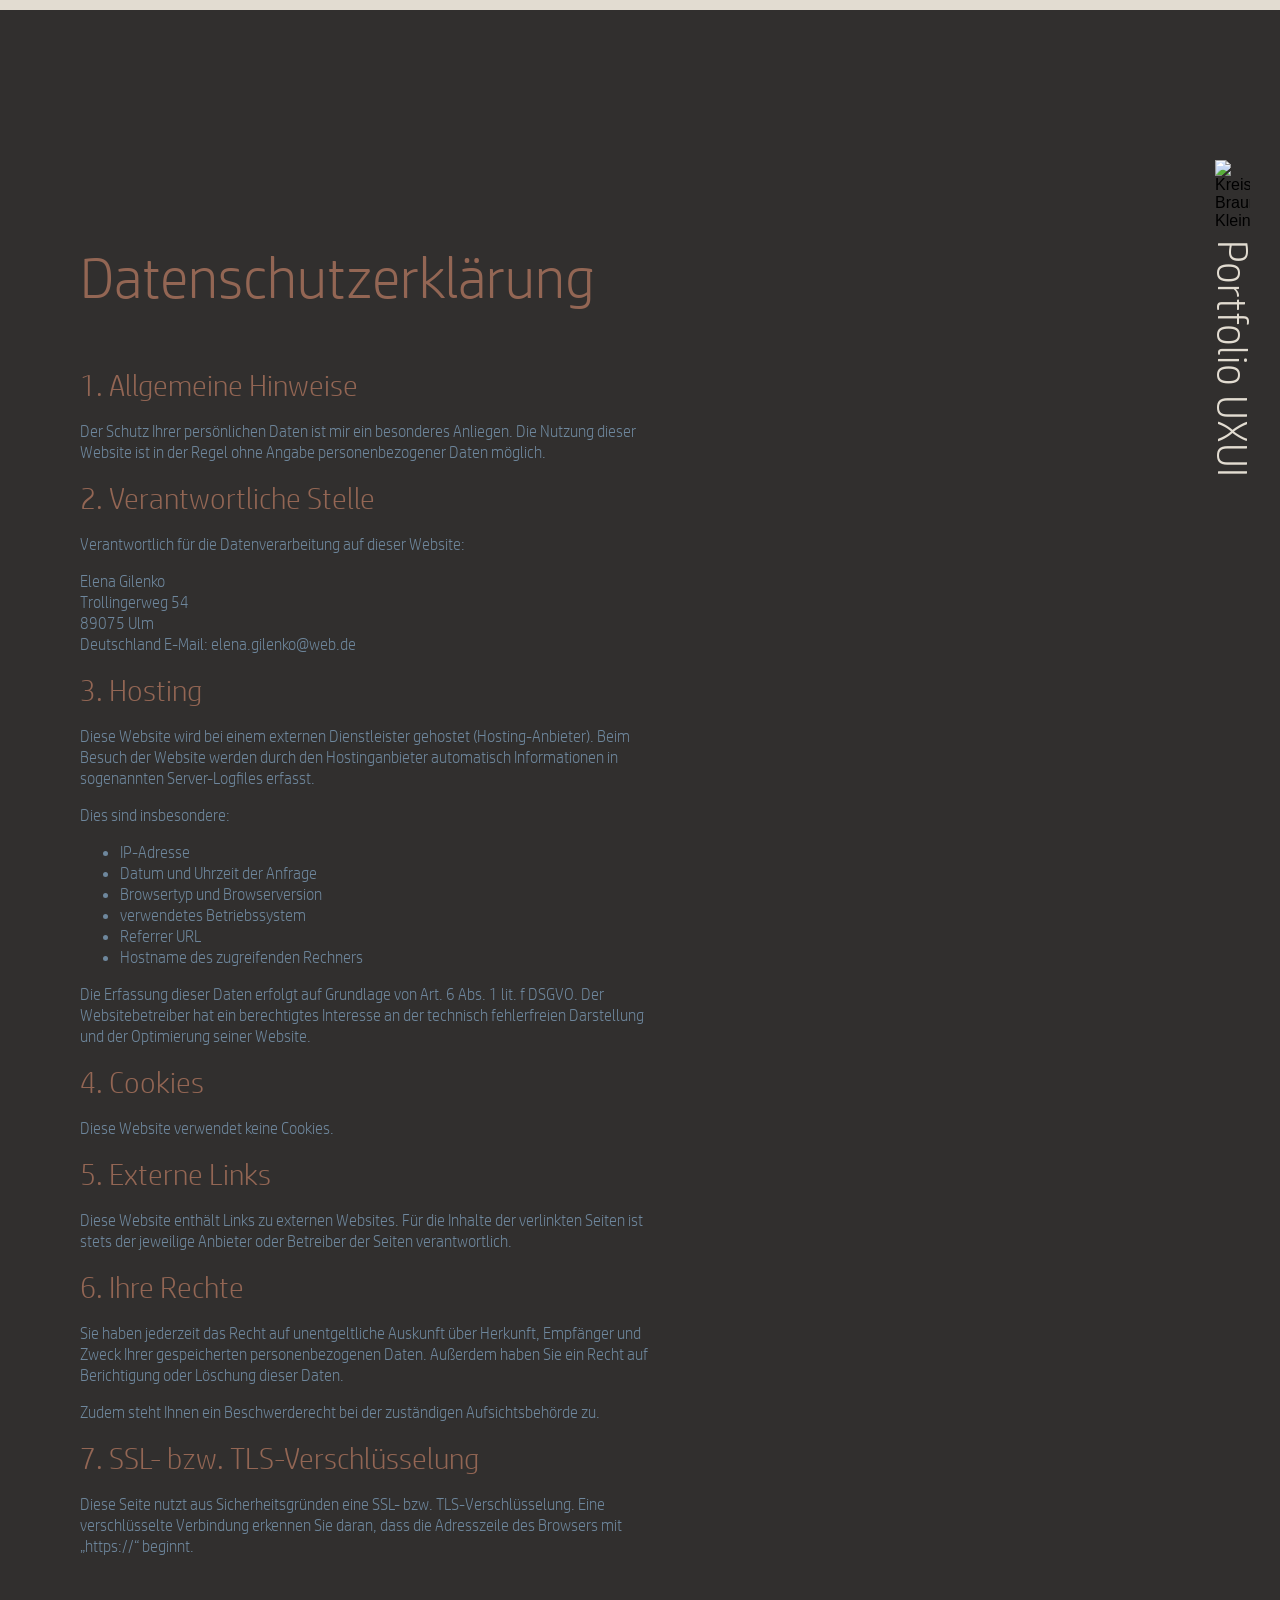
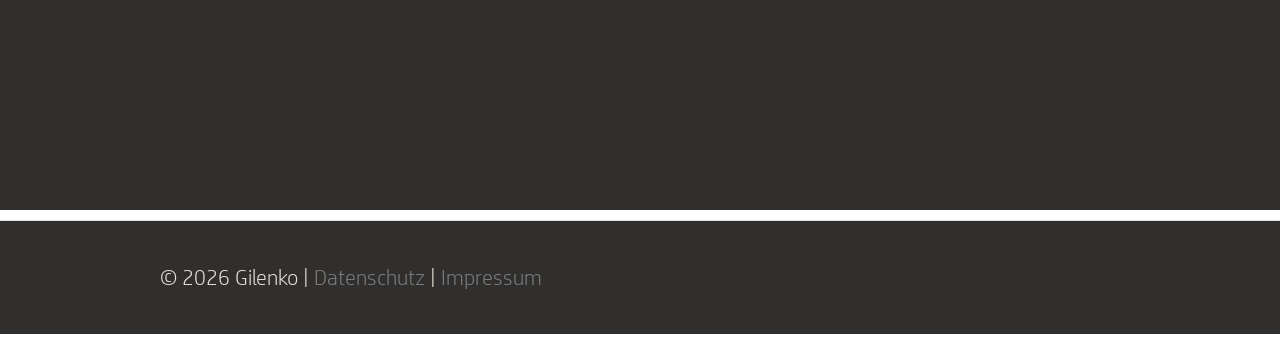
==== datenschutz.html @ 3196d5d3 "Add files via upload" ====
<!DOCTYPE html>

<html lang="de">
<head>
    <meta charset="UTF-8">
	<title>Datenschutzerklärung | Elena Gilenko</title>
    <meta name="viewport" content="width=device-width, initial-scale=1.0">

 <!-- FAVICON -->
  <link rel="icon" type="image/png" sizes="32x32" href="img/favicon-32x32.png">
  <link rel="icon" type="image/png" sizes="16x16" href="img/favicon-16x16.png">

<!-- CSS -->
  <link rel="stylesheet" href="default.css">
  <link rel="stylesheet" href="style.css">
  <link rel="stylesheet" href="footer.css">

<!-- SEO -->
<meta name="description" content="Datenschutzerklärung der Portfolio-Webseite von Elena Gilenko.">

</head>

<body>

  <!-- FIXED BACKGROUND -->
  <div class="container-base"></div>
  

<!-- ===== MAIN CONTENT ===== -->
<main class="legal-page">


	<!-- PAGE CONTENT -->
  <div class="container-page">

		<!-- HERO -->
		<section class="section legal">
		
		
					<!-- PARALLAX SECTION -->
			<div class="section parallax">



						<!-- BACK TO TOP -->
			<div class="section-ui">
				<div class="back-to-top back-to-top--right">
					<img src="SVG/back_to_top_hero_icon.svg" alt="Kreis Braun Klein">
					<span class="back-to-top-label">Portfolio UXUI</span>
				</div>
			</div>
			
						<!-- CONTENT -->
			<div class="project-layout">
			<!-- TEXT -->
				<div class="legal-text">
				
			
<h1>Datenschutzerklärung</h1>

<section>
<h2>1. Allgemeine Hinweise</h2>
<p>
Der Schutz Ihrer persönlichen Daten ist mir ein besonderes Anliegen.
Die Nutzung dieser Website ist in der Regel ohne Angabe personenbezogener Daten möglich.
</p>
</section>

<section>
<h2>2. Verantwortliche Stelle</h2>
<p>
Verantwortlich für die Datenverarbeitung auf dieser Website:
</p>

<p>
			Elena Gilenko<br>
            Trollingerweg 54<br>
            89075 Ulm<br>
            Deutschland
            E-Mail: elena.gilenko@web.de
</p>

</section>

<section>
<h2>3. Hosting</h2>
<p>
Diese Website wird bei einem externen Dienstleister gehostet (Hosting-Anbieter).
Beim Besuch der Website werden durch den Hostinganbieter automatisch
Informationen in sogenannten Server-Logfiles erfasst.
</p>

<p>
Dies sind insbesondere:
</p>

<ul>
<li>IP-Adresse</li>
<li>Datum und Uhrzeit der Anfrage</li>
<li>Browsertyp und Browserversion</li>
<li>verwendetes Betriebssystem</li>
<li>Referrer URL</li>
<li>Hostname des zugreifenden Rechners</li>
</ul>

<p>
Die Erfassung dieser Daten erfolgt auf Grundlage von Art. 6 Abs. 1 lit. f DSGVO.
Der Websitebetreiber hat ein berechtigtes Interesse an der technisch fehlerfreien
Darstellung und der Optimierung seiner Website.
</p>
</section>

<section>
<h2>4. Cookies</h2>
<p>
Diese Website verwendet keine Cookies.
</p>
</section>

<section>
<h2>5. Externe Links</h2>
<p>
Diese Website enthält Links zu externen Websites.
Für die Inhalte der verlinkten Seiten ist stets der jeweilige Anbieter
oder Betreiber der Seiten verantwortlich.
</p>
</section>

<section>
<h2>6. Ihre Rechte</h2>
<p>
Sie haben jederzeit das Recht auf unentgeltliche Auskunft über Herkunft,
Empfänger und Zweck Ihrer gespeicherten personenbezogenen Daten.
Außerdem haben Sie ein Recht auf Berichtigung oder Löschung dieser Daten.
</p>

<p>
Zudem steht Ihnen ein Beschwerderecht bei der zuständigen Aufsichtsbehörde zu.
</p>
</section>

<section>
<h2>7. SSL- bzw. TLS-Verschlüsselung</h2>
<p>
Diese Seite nutzt aus Sicherheitsgründen eine SSL- bzw. TLS-Verschlüsselung.
Eine verschlüsselte Verbindung erkennen Sie daran, dass die Adresszeile
des Browsers mit „https://“ beginnt.
</p>
</section>

		</div>	</div>
</main>


<!-- ===== FOOTER ===== -->
<footer>
    <nav class="navigation-im-footer"> 
        <p>© 2026 Gilenko |
            <a href="datenschutz.html">Datenschutz</a>
            <span class="devider">|</span>
            <a href="impressum.html">Impressum</a>
        </p>
    </nav>
</footer>

<!-- ===== JAVA SCRIPT ===== -->
<script src="script.js"></script>

</body>
</html>
---- default.css ----
@charset "utf-8";

@font-face {
  font-family: 'HP Simplified Light';
  src: url('fonts/HP Simplified Light.woff2') format('woff2'),
       url('fonts/HP Simplified Light.woff') format('woff');
  font-weight: 300;
  font-style: normal;
}


:root {

--basic-color-creme:#e2dcd1;
--basic-color-white:#ffffff;
--basic-color-white-iniy:#f0fcfa;

--automotive-color-pink:#a26374;

--hero-color-brown:#936654;
--hero-color-choco:#312f2e;
--hero-color-blue:#6e879d;

--lostdot-color-green-iniy:#f6f7f8;
--lostdot-color-green-mint:#a0b7b0;
--lostdot-color-green-matcha:#6f807c;
--lostdot-color-green-moss:#2e372f;
--lostdot-color-orange:#f5af5e;

--cutecounter-color-pink:#e0718c;
--cutecounter-color-blue:#c7daf4;
--cutecounter-color-marin:#5b7384;


--intercom-color-choco:#392526;
--intercom-color-marin:#5b7384;

--sam-color-grey-light:#7a7a7a;
--sam-color-grey-dark:#2d2d2d;
--sam-color-yellow:#f4c749;


/* =========================
   restore later
========================= */
--sam-border-color-grey-hell:#DFDFDF;
--sam-border-color-grey-dark:#AFAFAF;
--sam-font-color-navi-grey-dark:#222222;
--sam-font-color-navi-hover-grey:#7A7A7A;
--sam-font-color-grey:#767676;
--sam-background-color-grey:#929292;
--sam-background-color-grey-transparent:rgba(100, 100, 100, 0.5);

}
---- style.css ----
/* =========================
   GLOBAL
========================= */

* {
  box-sizing: border-box;
}

html, body {
  margin: 0;
  padding: 0;
  font-family: Arial, sans-serif;
  overflow-x: hidden;
}

/* =========================
   FIXED BACKGROUND
========================= */

.container-base {
  position: fixed;
  top: 0;
  left: 0;
  right: 0;
  bottom: 0;
  z-index: -1;
  background-color: #e2dcd1ff;
  background-image: url('SVG/waves_white_3840_1080.svg');
  background-repeat: no-repeat;
  background-size: cover;
  background-position: center;
}

/* =========================
   FOOTER
========================= */

footer{
  position: relative;
  z-index: 0;
  width: 100%;
  max-width: 1440px;
  min-height: 100px;
  margin: 10px auto;
  
  background-color: var(--hero-color-choco);
  
  display: flex;
  justify-content: center;
  color: var(--basic-color-creme);
}


/* =========================
   PAGE CONTAINER
========================= */

.container-page {
  position: relative;
  width: 100%;
  max-width: 1440px;
  margin: 10px auto;
}

/* =========================
   SECTIONS
========================= */
.section { 
position: relative; 
width: 100%; 
min-height: 1800px; /* Desktop Höhe */ 
padding-top: 70px; /* Abstand oben */ 
padding-bottom: 70px; /* Abstand unten */ 
margin-top: 10px; 
}

.hero {
  height: 2000px;
  background-color: var(--hero-color-choco);
  background-image: url('SVG/waves_blue_720_1920.svg');
  background-repeat: no-repeat;
  background-size: auto;
  background-position: left 200px bottom 155px;
  background-size: 100% 100%;
 
}

.legal {
  height: 1500px;
  background-color: var(--hero-color-choco);
  background-image: url('SVG/waves_blue_720_1920.svg');
  background-repeat: no-repeat;
  background-size: auto;
  background-position: left 200px bottom 0px;
  background-size: 100% 100%;
}

.legal .legal-text * {
  width: 70%;
  font-family: 'HP Simplified Light', sans-serif;
  font-weight: 300;
  color: var(--hero-color-blue);
}
/* h2 COLORS */
.legal .legal-text h1 {
  color: var(--hero-color-brown);
}
.legal .legal-text h2 {
  font-family: 'HP Simplified Light', sans-serif;
  font-weight: 300;
  font-size: 30px;
  margin-top: 0px; 
  margin-bottom: 0px;
  color: var(--hero-color-brown);
}

/* PROJECT COLORS #392526ff; */
.automotive { background-color: #536654ff; }
.lostdot { background-color: #a0b7b0ff; }
.cutecounter { background-color: #e0718cff; }
.intercom { background-color: var(--hero-color-choco)}
.sam { background-color: #aaaaaaff; }

.hero .back-to-top-label {
  color: var(--basic-color-creme);
}
.automotive .back-to-top-label {
  color: var(--basic-color-creme);
}
.lostdot .back-to-top-label {
  color: var(--basic-color-white-iniy);
}
.cutecounter .back-to-top-label {
  color: var(--cutecounter-color-blue);
}
.intercom .back-to-top-label {
  color: var(--basic-color-creme);
}
.sam .back-to-top-label {
  color: var(--sam-color-yellow);
}


/* TEXT COLORS */
.hero .project-text * {
  color: var(--hero-color-blue);
}
.automotive .project-text * {
  color: var(--basic-color-creme);
}
.lostdot .project-text * {
  color: var(--lostdot-color-green-moss);
}
.cutecounter .project-text * {
  color: var(--basic-color-white);
}
.intercom .project-text * {
  color: var(--basic-color-white);
}
.sam .project-text * {
  color: var(--basic-color-white);
}

/* one-line COLORS */
.hero .one-line {
  color: var(--hero-color-blue);
}
.automotive .one-line {
  color: var(--automotive-color-pink);
}
.lostdot .one-line {
  color: var(--lostdot-color-green-matcha);
}
.cutecounter .one-line {
  color: var(--cutecounter-color-marin);
}
.intercom .one-line {
  color: var(--intercom-color-marin);
}
.sam .one-line {
  color: var(--sam-color-grey-dark);
}

/* h2 COLORS */
.hero .project-text h1 {
  color: var(--hero-color-brown);
}
.hero .project-text h2 {
  color: var(--hero-color-brown);
}
.lostdot .project-text h2 {
  color: var(--lostdot-color-green-iniy);
}


/* =========================
   BACK TO TOP
========================= */

.section-ui {
  position: absolute;
  inset: 0; /* füllt die Section */
  padding-top: 70px;   /* Abstand oben */
  padding-bottom: 70px; /* Abstand unten */
  pointer-events: none; /* Overlay blockiert nicht das Video */
}
.back-to-top {
  position: sticky; /* oder absolute */
  top: 70px; /* Abstand zum Viewport */
  z-index: 1000;
  width: 35px;
  display: flex;
  flex-direction: column;
  align-items: center;
  gap: 10px;
  pointer-events: auto;
}

.back-to-top img {
  width: 100%;
  height: auto;
}

.back-to-top span {
  font-size: 35px;
  writing-mode: vertical-rl;
  font-family: 'HP Simplified Light', sans-serif;
  font-weight: 300;
  font-size: 42px;
  color: var(--basic-color-creme);
}

/* RIGHT */
.back-to-top--right {
  margin-left: auto;
  margin-right: 30px;
}

/* LEFT (rotate 180°) */
.back-to-top--left {
  margin-right: auto;
  margin-left: 30px;
  transform: rotate(180deg);
}

/* =========================
   CONTENT
========================= */

.project-layout, .hero-layout {
  position: absolute;
  inset: 0; /* füllt die Section */
  z-index: 12;
  padding-top: 100px;   /* Abstand oben */
  padding-bottom: 70px; /* Abstand unten */
}


/* =========================
   HERO image main
========================= */
.hero-image-main {
  margin: 0 350px 0 80px;
}
.hero-image-main img {
  width: 100%;
  height: auto;
  display: block;
}

/* =========================
   section image main
========================= */
.section-image-main {
  margin: 0 350px 0 80px;
}
.section-image-main img {
  width: 100%;
  height: auto;
  display: block;
}

/* =========================
   video
========================= */
.project-video {
  margin: 0 350px 0 80px;
}
.project-video video {
  width: 100%;
  aspect-ratio: 16 / 9;
  object-fit: cover;
  display: block;
}

  /* =========================
   text
========================= */
 .project-text {
	display: flex;
	gap: 80px;
	margin: 50px 370px 0 80px;
}

.hero .project-text { /* gleiche Breite..................................!!! */
	margin: 0 370px 0 80px;
	display: flex;
	gap: 50px;
}
.legal .legal-text { /* gleiche Breite..................................!!! */
	margin: 0 0 0 80px;
}
.project-text-top,
.project-text-block,
.mobile {
  flex: 1;          /* gleiche Breite */
  display: flex;
  flex-direction: column; /* Inhalte vertikal gestapelt */
  gap: 20px;        /* Abstand zwischen Überschrift & Texten */
}

.mobile {
	 display: none;
}

h1 {
  font-family: 'HP Simplified Light', sans-serif;
  font-weight: 300;
  font-size: 58px;
  margin-top: 50px; 
  margin-bottom: 50px;
  margin-right: 100px; 
  /* Abstand unter Überschrift */
}

h2 {
  font-family: 'HP Simplified Light', sans-serif;
  font-weight: 300;
  font-size: 50px;
  margin-top: 5px; 
  margin-bottom: 0px;   /* Abstand unter Überschrift */
}

.two-lines {	
  font-family: 'HP Simplified Light', sans-serif;
  font-weight: 300;
  font-size: 30px;
  margin-top: 0px; 
  margin-bottom: 0px;
}
.one-line {	
  font-family: Impact, Haettenschweiler, 'Arial Narrow Bold', sans-serif;
  font-size: 22px;
    margin-top: 0px; 
  margin-bottom: 0px;
}

.project-text-block {	
  font-family: 'HP Simplified Light', sans-serif;
  font-weight: 300;
  font-size: 22px;
}

/* =========================
   image bottom
========================= */
.section-image-bottom {
  margin: 100px 100px 200px 320px;
}

.section-image-bottom img {
  width: 100%;
  height: auto;
  display: block;
}

.hero-image-bottom {
  margin: 150px 0 0 0;
}

.hero-image-bottom img {
  width: 100%;
  height: auto;
  display: block;
}

/* =========================
   PARALLAX SECTION  
========================= */
.section-sticky-ui {
  position: absolute;
  inset: 0; /* füllt die Section */
}
.sticky-image {
  position: sticky; /* oder absolute */
  top: 70px; /* Abstand zum Viewport !!!! */ 
  z-index: 10;
  width: 100%;
}
.fixed-image {
  z-index: 9;
}
.hero .fixed-image
{
  margin: 500px 0 0 800px;
}
.automotive .fixed-image
{
   margin: 500px 500px 500px 300px;
}
.lostdot .fixed-image
{
   margin: 70px 0 0 300px;
}
.cutecounter .fixed-image
{
   margin: 250px 0 0 755px;
}
.legal .fixed-image
{
    margin: 500px 0 0 800px;
	
}


.fixed-image-mobile{
	display:none;
}

/* =========================
   MOBILE
========================= */

@media (max-width: 768px) {


/* =========================
   page
========================= */
.container-page {
	position: relative; 
    margin: 0;       /* entfernt zentrierte Ränder */
    max-width: 100%;/* überschreibt das Desktop max-width */
    padding: 0; /* optional, minimaler Abstand zum Rand */
	display: flex;
	flex-direction: column;
}
/* =========================
   project und hero
========================= */
.section { 
position: relative; 
width: 100%; 
min-height: auto; /* Desktop Höhe      ---->  1980px*/
padding-top: 0px; /* Abstand oben */ 
padding-bottom: 70px; /* Abstand unten */ 
margin-top: 0; /* ----> 10px*/
}

.hero, .project {
  position: relative; 
  height: auto;
}

.project-layout, .hero-layout {
  position: relative;
  inset: 0; /* füllt die Section */
  z-index: 2;
  padding-top: 0px;   /* Abstand oben */
  padding-bottom: 0px; /* Abstand unten */
}

/* =========================
   paralax  background-color:lightyellow;
========================= */
 .parallax{
  position: absolute;	  
  z-index: 0;
  top: 0;
  left: 0;
  width: 100%;
  height: 100%
}
.fixed-image {
  position: absolute;
  z-index: 9;
}
.hero .fixed-image {
  margin: 0 0 0 0;
  position: absolute;
  top: 30%;
  left: 50%;
  width: 40%;
  height: 40%;
  
}
.hero .sun {
  width: 100%;
  height: 100%;
}
.sticky-image
{ 
  margin: 0 0 0 0;
}

.hero .wind { 
  width: 100%; /* 483px */
  height: auto;
  margin: 120px 0 250px 0;
}

.lostdot .fixed-image {
  width: 80%;
  height: 100%;
  margin: 0;
  display: flex;
  justify-content: center; /* horizontal */
  align-items: center; 
}
.lostdot .lostdoticon{
  width: 80%;
  height: 80%;
}



.cutecounter .fixed-image {
  width: 100%;
  height: 100%;
  margin: 0;
}
.cutecounter .apleicon{
  width: 100%;
  height: 100%; 
}

/* =========================
   BACK TO TOP
========================= */

  .back-to-top--right {
    margin-right: 10px;
  }

  .back-to-top--left {
    margin-left: 10px;
  }
  
  /* =========================
   project
========================= */
.project-layout {
	padding: 70px 0 0 0;
}
.project-video {
    margin: 0 0 0 0;
  }
  
  .section-image-main {
   margin: 0 80px 0 20px;
}
  
  .project-text {
    margin: 30px;
    flex-direction: column;
    gap: 50px;
  }
  
  .section-image-bottom {
    margin: 0 20px 0 20px;
  }


/* =========================
   hero
========================= */
.hero-image-main {
  margin: 0 0 0 0px; 
}
.hero .project-text {
  flex-direction: column;
  gap: 0px;
  margin: 0px 30px 0px 30px;
}
.two-lines {	
 display: none;
}
.mobile {
	 display: block;
}
.mobile {	
  font-family: 'HP Simplified Light', sans-serif;
  font-weight: 300;
  font-size: 30px;
  margin-top: 0px; 
  margin-bottom: 0px;
}
.hero-image-bottom {
  margin: 0px 0 0 0;
}

/* =========================
   legal
========================= */
.legal {
  height: 1800px;
  background-color: var(--hero-color-choco);
  background-image: url('SVG/waves_blue_720_1920.svg');
  background-repeat: no-repeat;
  background-size: auto;
  background-position: right 0 bottom 0;  
}
.legal .legal-text {
	margin: 0 50px 0 20px;
}
  .legal .legal-text * {
  width: 100%;
}
.legal .legal-text h1 {
  font-size: 42px;
  margin-bottom: 50px;
}
.legal .legal-text h2 {
  font-size: 30px;  
}
.legal .sticky-image
{
 margin: 0px 0px 0px 0px ;
}
.legal .fixed-image
{
 margin: 100px 40px 0 200px ;
}
.legal .sun {
  width: 10px;
  height: auto;
  margin: 0 0 0 120px ;
}
---- footer.css ----
footer {
    border-top: 1px solid #DFDFDF;
    margin-left: auto;
    margin-right: auto;
    display: flex;
    justify-content: center;
	font-family: 'HP Simplified Light', sans-serif;
    font-weight: 300;
    font-size: 22px;
}
.navigation-im-footer {
    flex-basis: 100%;
    max-width: 1000px;
    padding: 1.25rem;
}
.navigation-im-footer a {
    text-decoration: none;
    color: #7a7a7a;
}
  .clearfix::after {
      content: "";
      display: block;
      clear: both;
  }
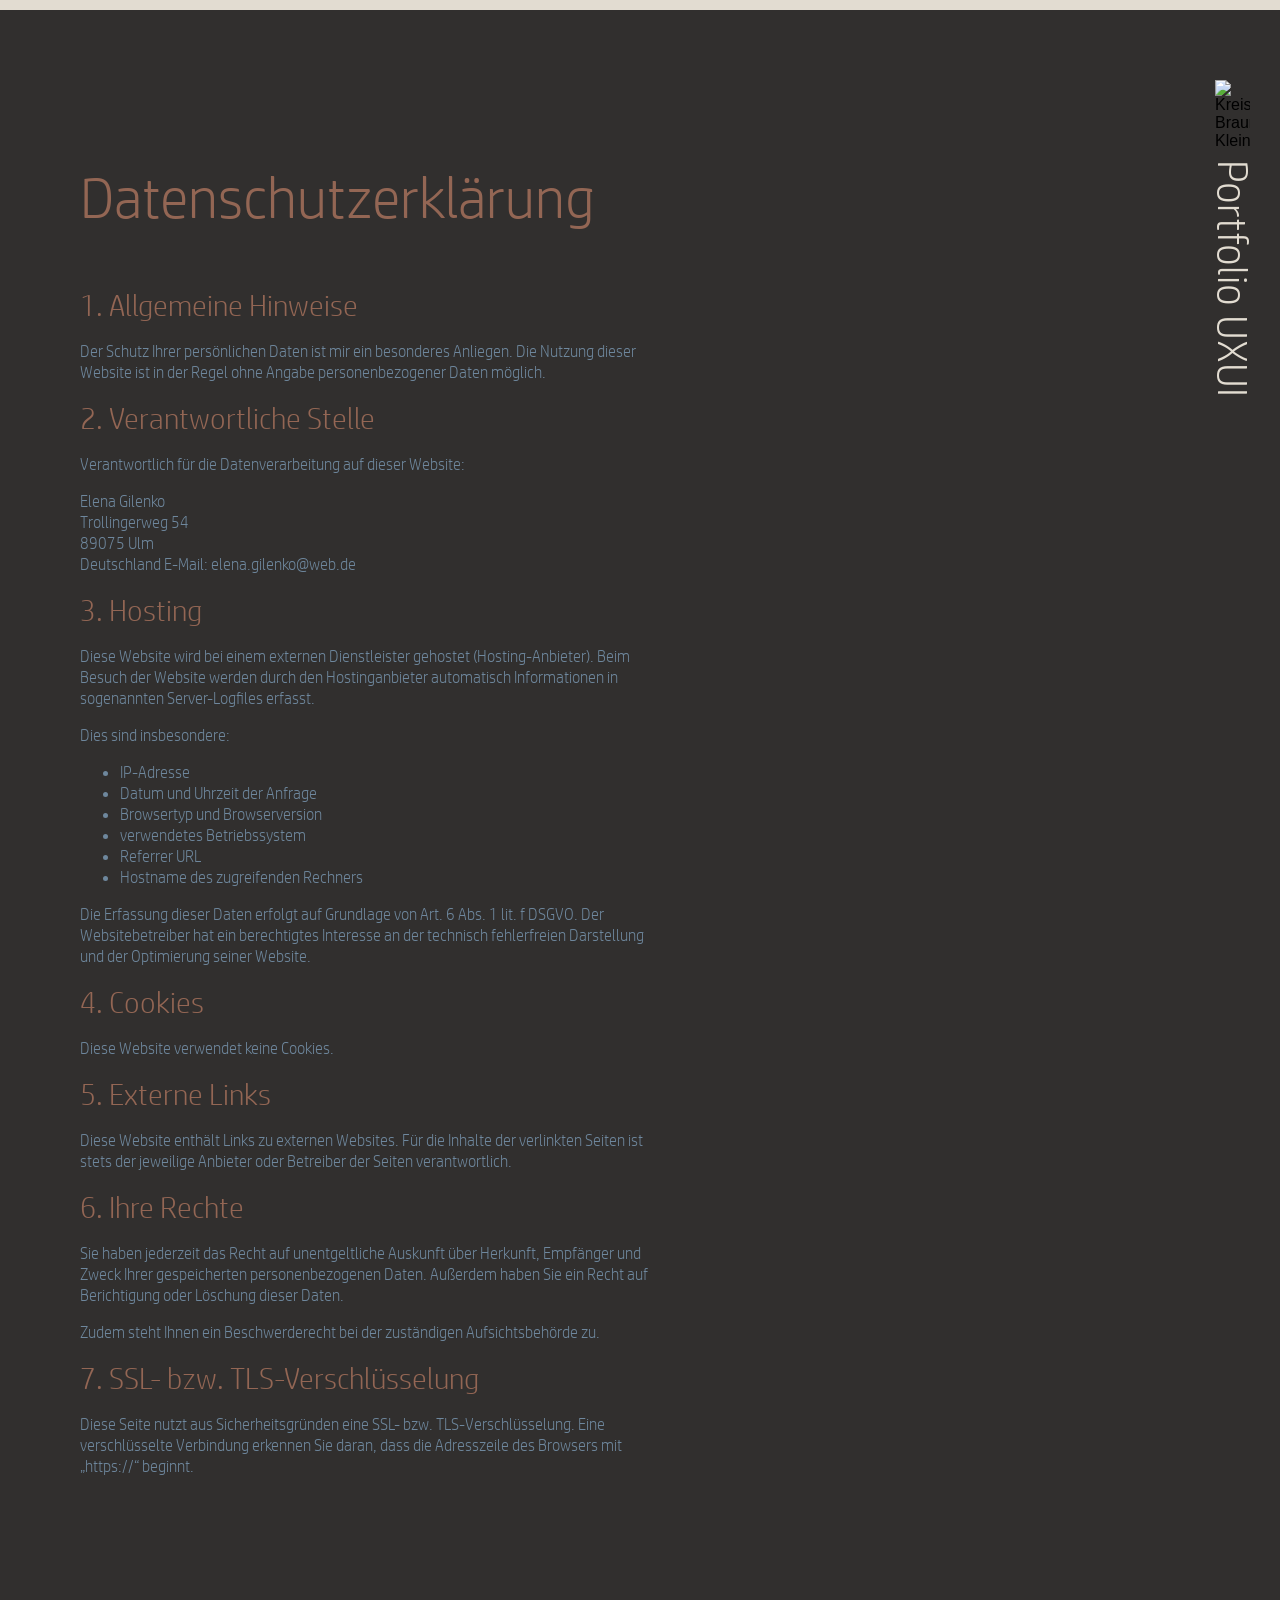
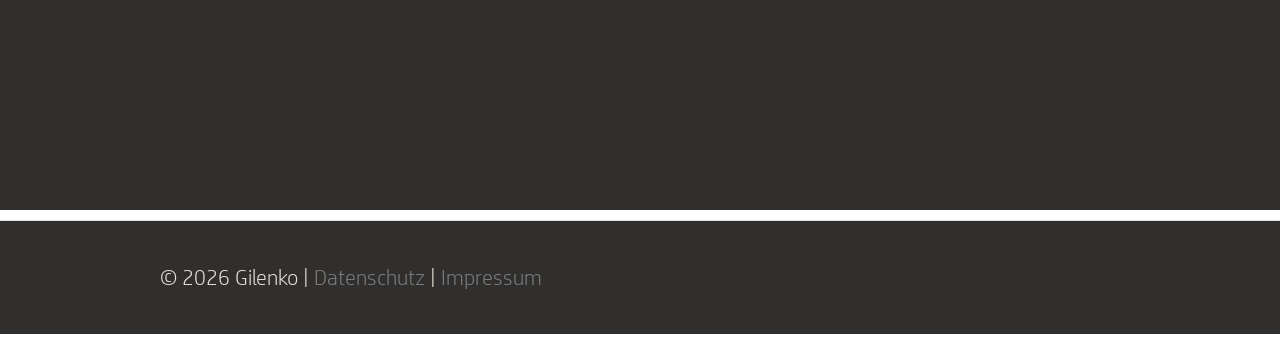
==== commit 92bc963c: "Add files via upload" ====
--- a/datenschutz.html
+++ b/datenschutz.html
@@ -35,10 +35,6 @@
 
 		<!-- HERO -->
 		<section class="section legal">
-		
-		
-					<!-- PARALLAX SECTION -->
-			<div class="section parallax">
 
 
 
@@ -149,6 +145,8 @@
 </section>
 
 		</div>	</div>
+</section>
+</div>
 </main>
 
 
--- a/style.css
+++ b/style.css
@@ -6,7 +6,7 @@
   box-sizing: border-box;
 }
 
-html, body {
+body {
   margin: 0;
   padding: 0;
   font-family: Arial, sans-serif;
@@ -617,11 +617,11 @@
   width: 100%;
 }
 .legal .legal-text h1 {
-  font-size: 42px;
+  font-size: 32px;
   margin-bottom: 50px;
 }
 .legal .legal-text h2 {
-  font-size: 30px;  
+  font-size: 26px;  
 }
 .legal .sticky-image
 {
@@ -635,4 +635,5 @@
   width: 10px;
   height: auto;
   margin: 0 0 0 120px ;
-}+}
+
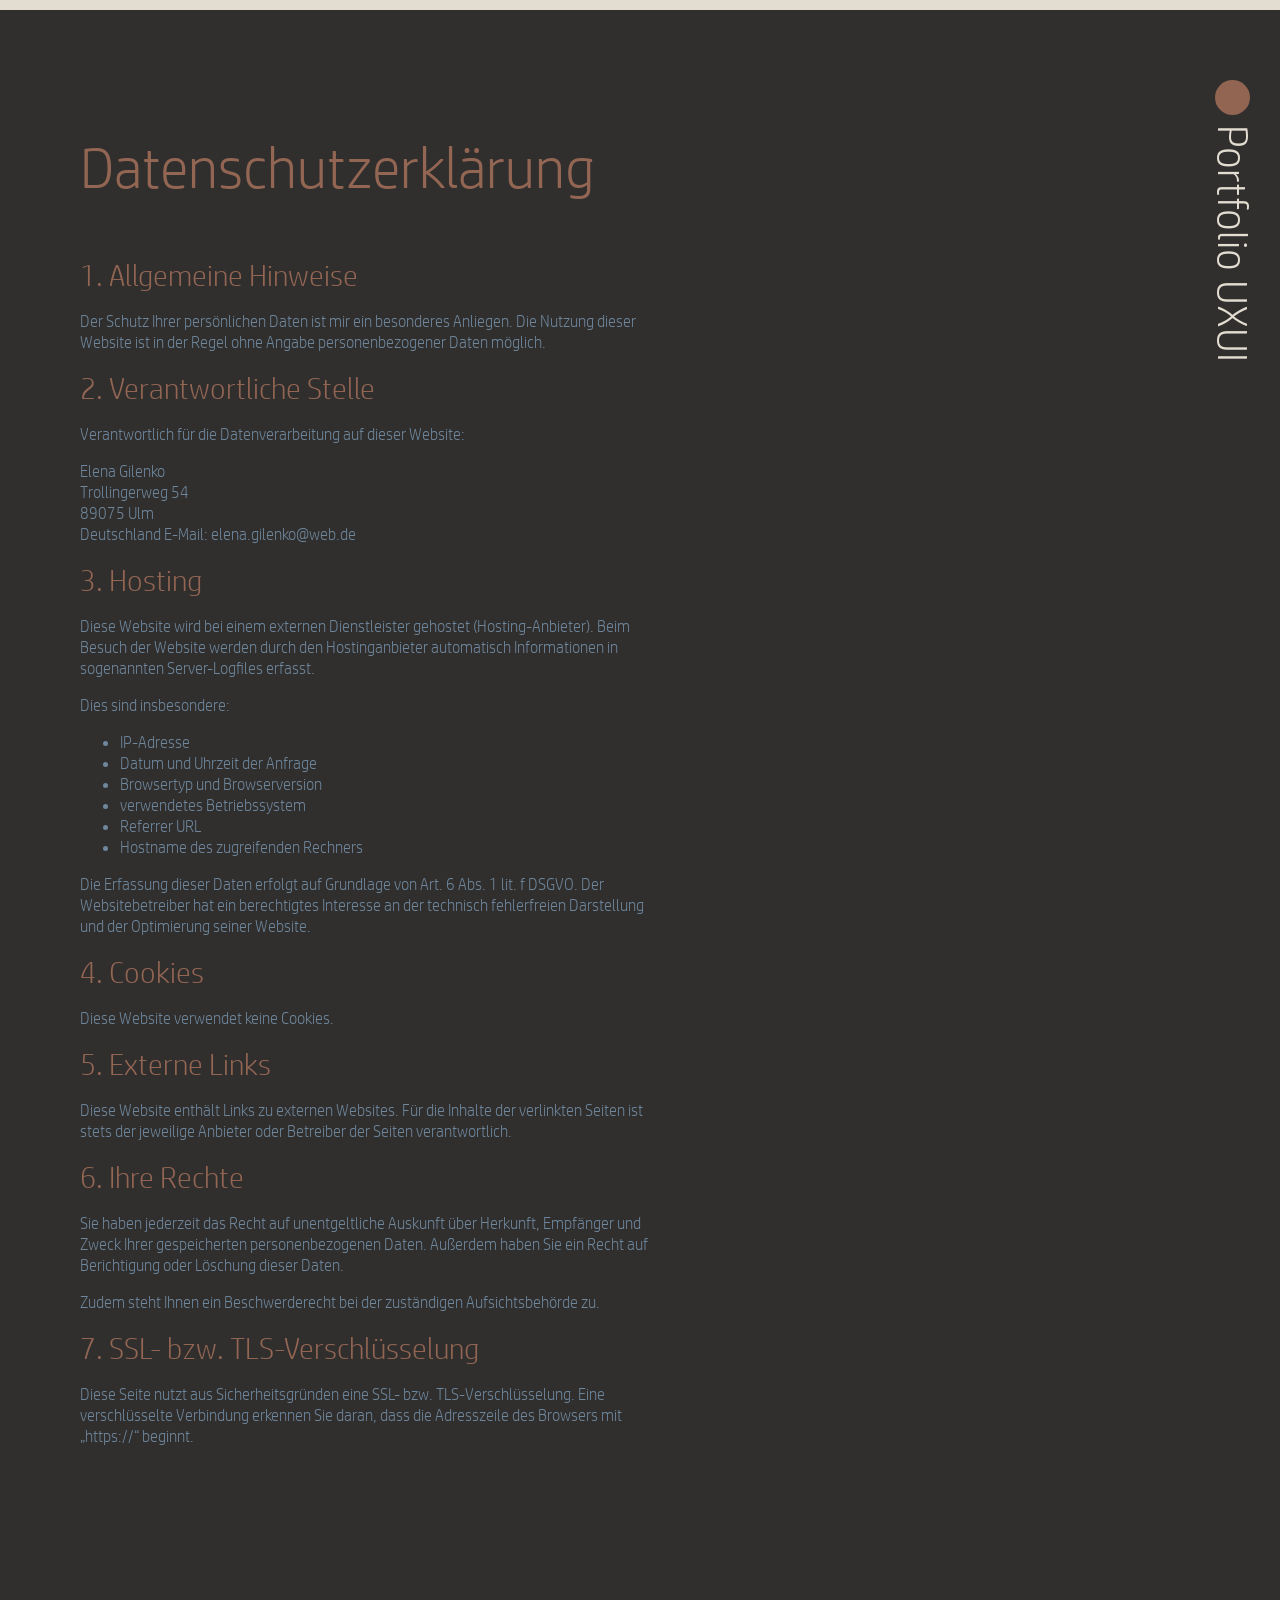
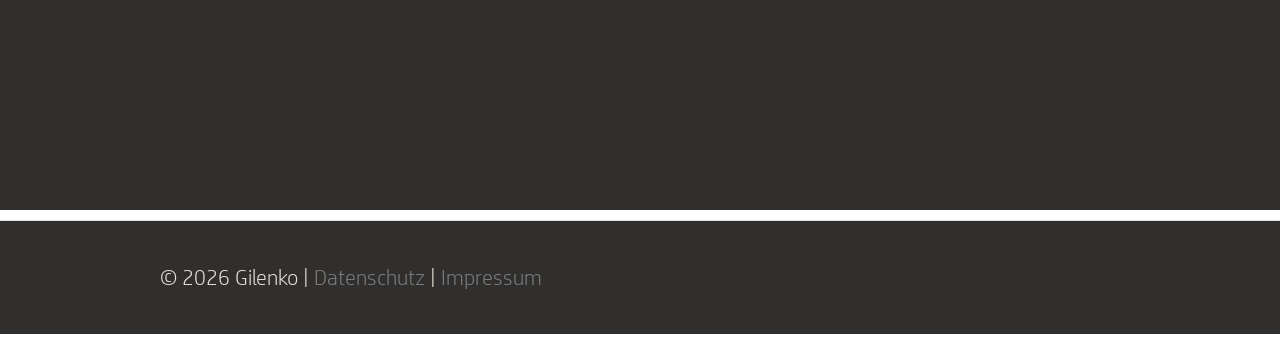
==== commit 76355423: "Update datenschutz.html" ====
--- a/datenschutz.html
+++ b/datenschutz.html
@@ -30,27 +30,25 @@
 <main class="legal-page">
 
 
-	<!-- PAGE CONTENT -->
-  <div class="container-page">
+<!-- PAGE CONTENT -->
+<div class="container-page">
 
-		<!-- HERO -->
-		<section class="section legal">
-
-
-
-						<!-- BACK TO TOP -->
+<!-- LEGAL -->
+<section class="section legal">
+		
+			<!-- BACK TO TOP -->
 			<div class="section-ui">
 				<div class="back-to-top back-to-top--right">
-					<img src="SVG/back_to_top_hero_icon.svg" alt="Kreis Braun Klein">
+					<img src="svg/back_to_top_hero_icon.svg" alt="Kreis Braun Klein">
 					<span class="back-to-top-label">Portfolio UXUI</span>
 				</div>
 			</div>
 			
-						<!-- CONTENT -->
-			<div class="project-layout">
-			<!-- TEXT -->
-				<div class="legal-text">
-				
+<!-- CONTENT -->
+<div class="legal-layout">
+
+<!-- TEXT -->
+<div class="legal-text">
 			
 <h1>Datenschutzerklärung</h1>
 
@@ -144,11 +142,15 @@
 </p>
 </section>
 
-		</div>	</div>
+</div>
+
+</div>
+
 </section>
+
 </div>
+
 </main>
-
 
 <!-- ===== FOOTER ===== -->
 <footer>
@@ -163,6 +165,6 @@
 
 <!-- ===== JAVA SCRIPT ===== -->
 <script src="script.js"></script>
-
+  
 </body>
 </html>
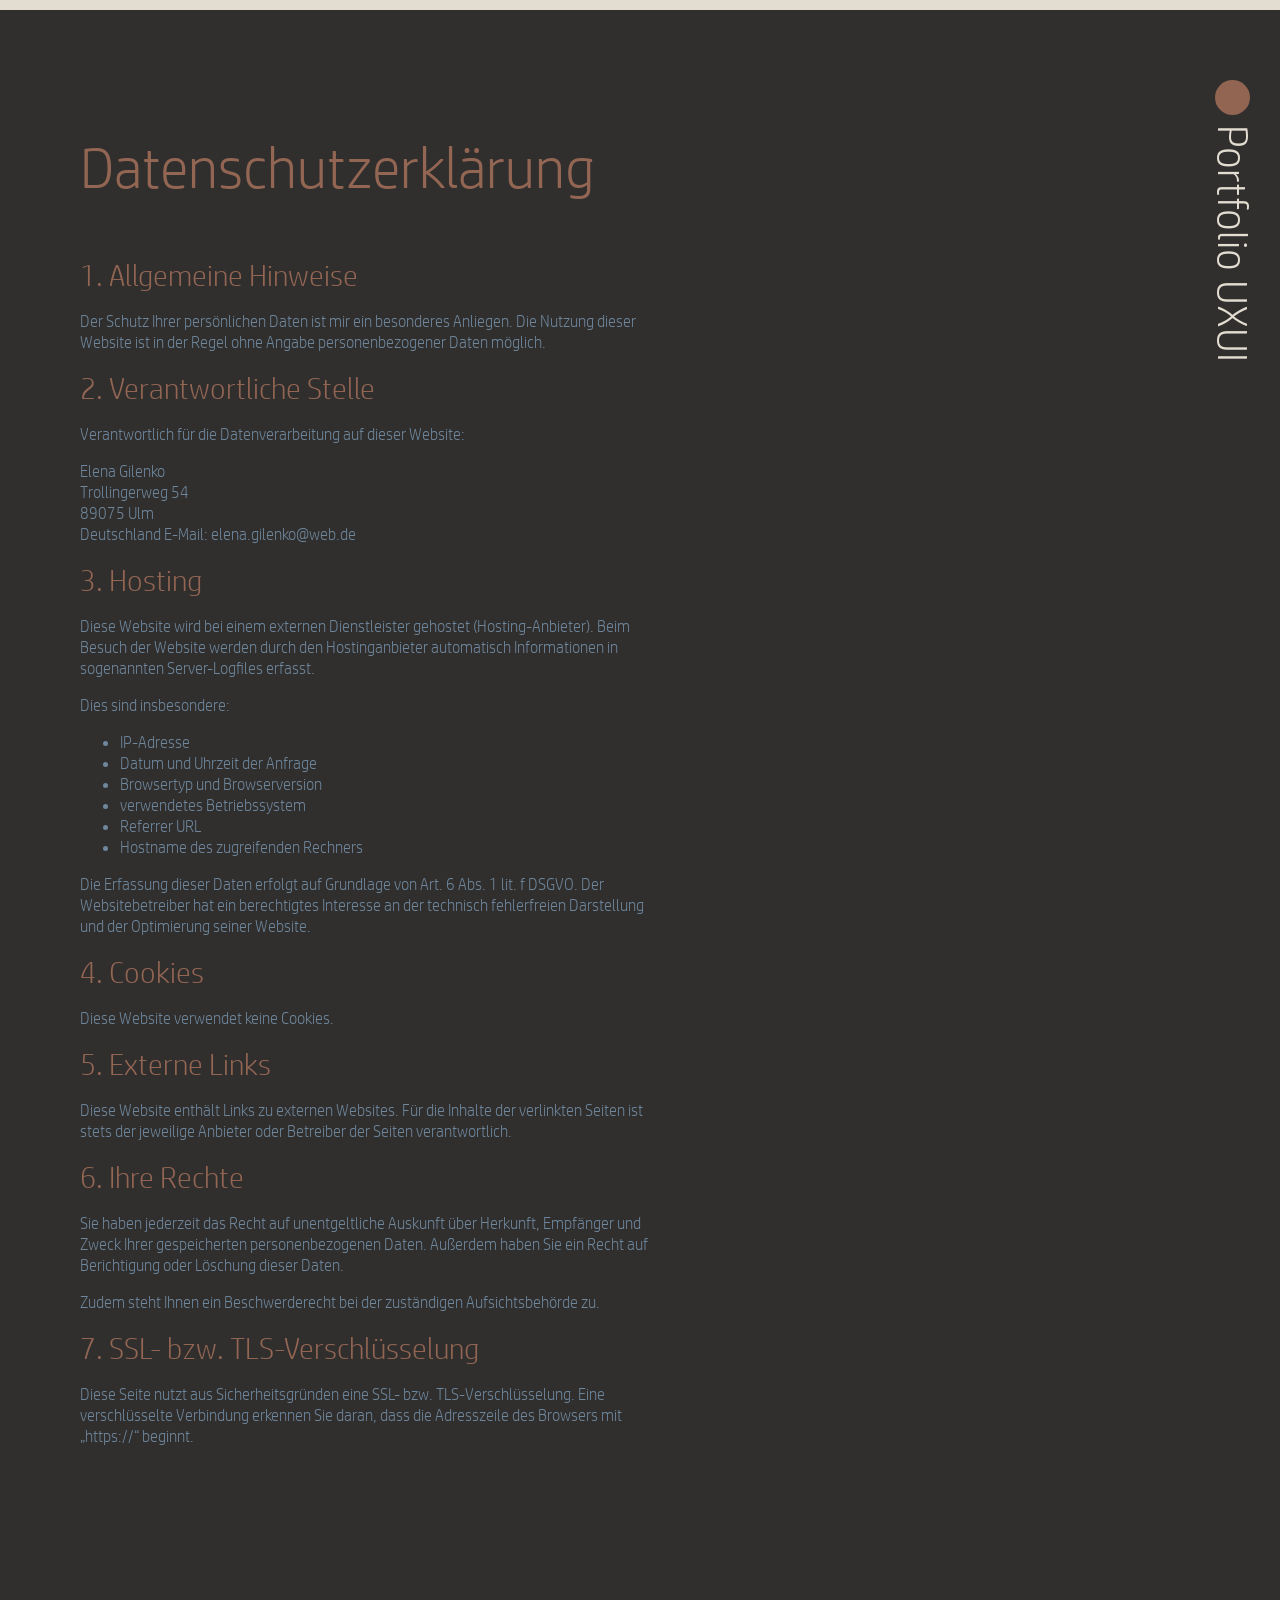
==== commit cfecad6f: "Update datenschutz.html" ====
--- a/datenschutz.html
+++ b/datenschutz.html
@@ -27,11 +27,7 @@
   
 
 <!-- ===== MAIN CONTENT ===== -->
-<main class="legal-page">
-
-
-<!-- PAGE CONTENT -->
-<div class="container-page">
+<main class="container-page">
 
 <!-- LEGAL -->
 <section class="section legal">
@@ -148,20 +144,10 @@
 
 </section>
 
-</div>
-
 </main>
 
 <!-- ===== FOOTER ===== -->
-<footer>
-    <nav class="navigation-im-footer"> 
-        <p>© 2026 Gilenko |
-            <a href="datenschutz.html">Datenschutz</a>
-            <span class="devider">|</span>
-            <a href="impressum.html">Impressum</a>
-        </p>
-    </nav>
-</footer>
+
 
 <!-- ===== JAVA SCRIPT ===== -->
 <script src="script.js"></script>
--- a/footer.css
+++ b/footer.css
@@ -1,24 +1,41 @@
+/* =========================
+   FOOTER
+========================= */
+footer{
+  position: relative;
+  z-index: 0;
+  width: 100%;
+  max-width: 1440px;
+  min-height: 100px;
+  display: flex;
+  justify-content: center;
+}
 footer {
-    border-top: 1px solid #DFDFDF;
-    margin-left: auto;
-    margin-right: auto;
-    display: flex;
-    justify-content: center;
-	font-family: 'HP Simplified Light', sans-serif;
-    font-weight: 300;
-    font-size: 22px;
+  border-top: 1px solid #DFDFDF;
+  margin-left: auto;
+  margin-right: auto;
+  background-color: var(--hero-color-choco);
+  /* text*/
+  color: var(--basic-color-creme);
+  font-family: 'HP Simplified Light', sans-serif;
+  font-weight: 300;
+  font-size: 18px;
 }
 .navigation-im-footer {
-    flex-basis: 100%;
-    max-width: 1000px;
-    padding: 1.25rem;
+  flex-basis: 100%;
+  max-width: 1000px;
+  padding: 1.25rem
 }
 .navigation-im-footer a {
-    text-decoration: none;
-    color: #7a7a7a;
+  text-decoration: none;
+  color: var(--hero-color-blue);
 }
-  .clearfix::after {
-      content: "";
-      display: block;
-      clear: both;
-  }+.clearfix::after {
+  content: "";
+  display: block;
+  clear: both;
+}
+  
+  /* =========================
+   MOBILE
+========================= */
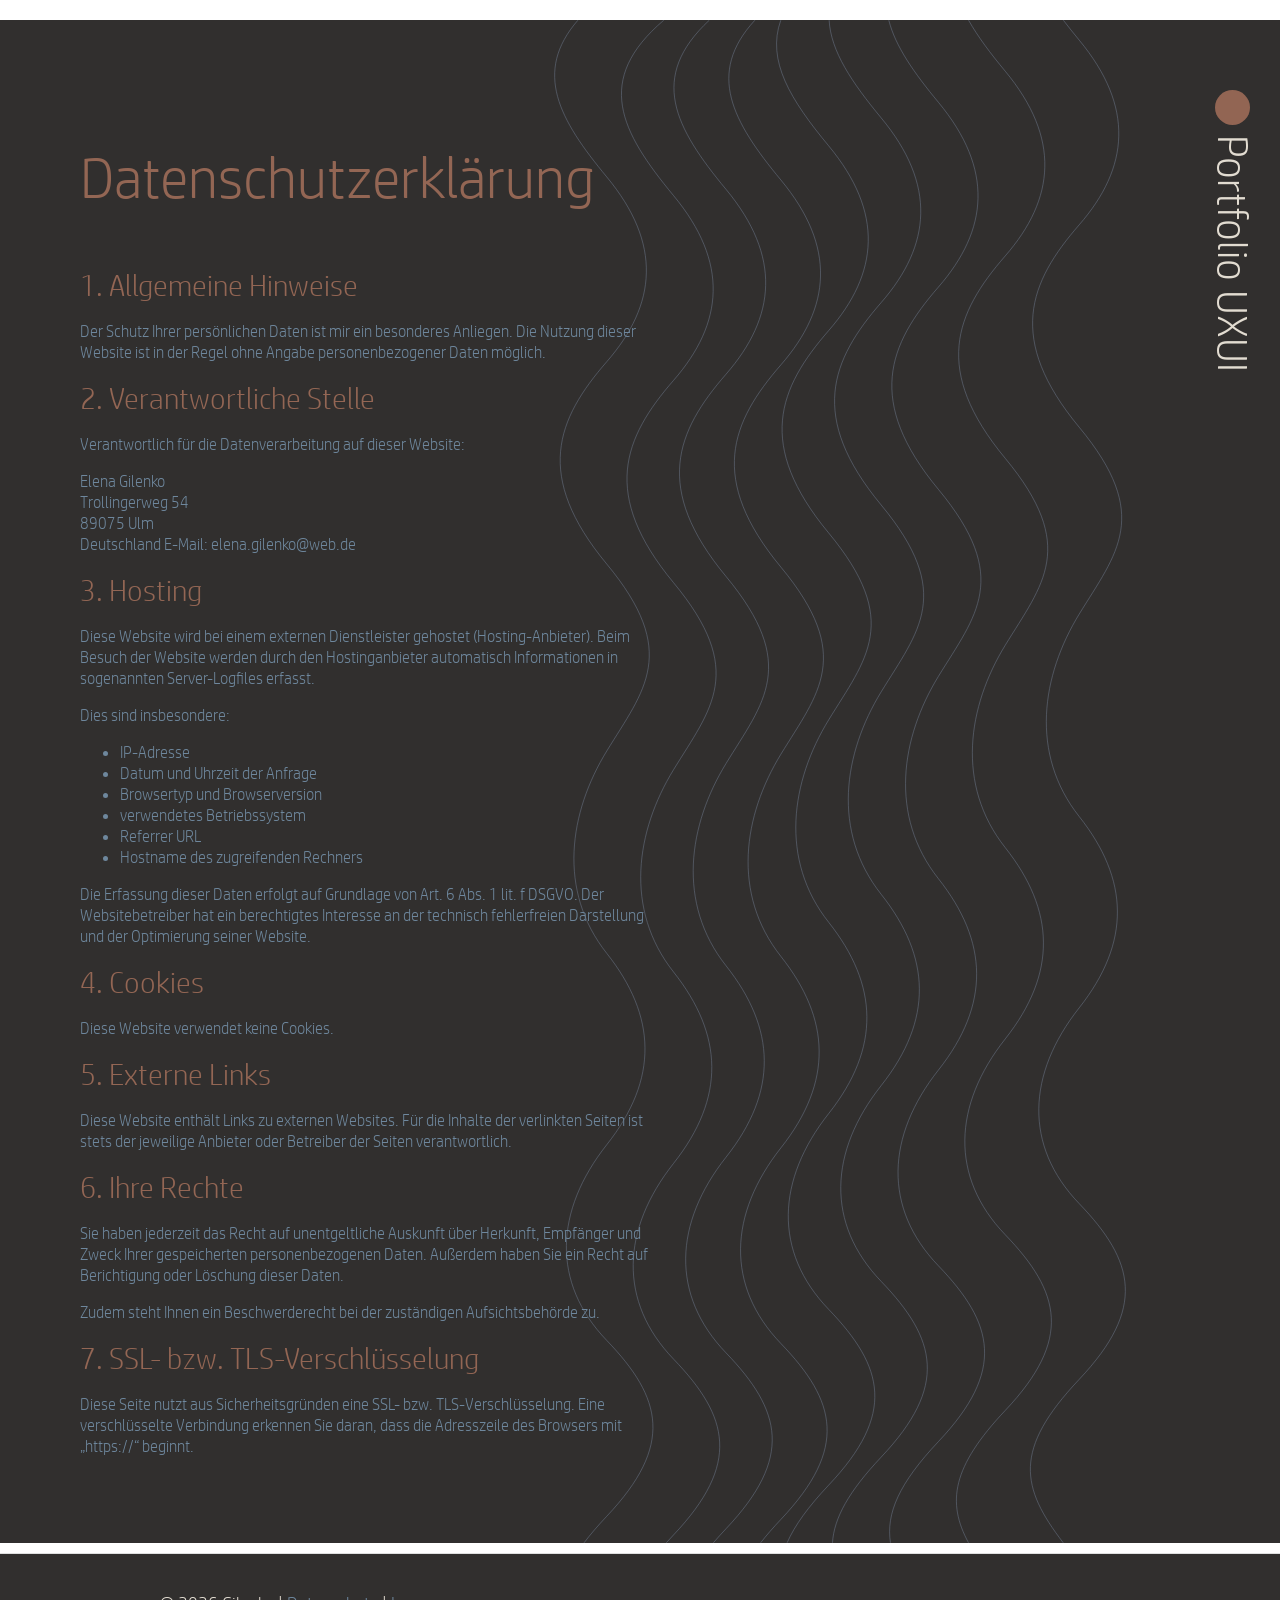
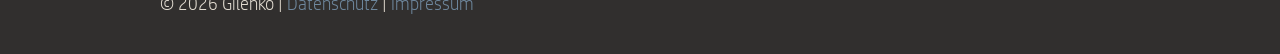
==== commit 1ce96dea: "Update datenschutz.html" ====
--- a/datenschutz.html
+++ b/datenschutz.html
@@ -147,7 +147,15 @@
 </main>
 
 <!-- ===== FOOTER ===== -->
-
+<footer>
+    <nav class="navigation-im-footer"> 
+        <p>© 2026 Gilenko |
+            <a href="datenschutz.html">Datenschutz</a>
+            <span class="devider">|</span>
+            <a href="impressum.html">Impressum</a>
+        </p>
+    </nav>
+</footer>
 
 <!-- ===== JAVA SCRIPT ===== -->
 <script src="script.js"></script>
--- a/default.css
+++ b/default.css
@@ -15,6 +15,7 @@
 --basic-color-white:#ffffff;
 --basic-color-white-iniy:#f0fcfa;
 
+--automotive-color-green:#536654;
 --automotive-color-pink:#a26374;
 
 --hero-color-brown:#936654;
@@ -51,4 +52,4 @@
 --sam-background-color-grey:#929292;
 --sam-background-color-grey-transparent:rgba(100, 100, 100, 0.5);
 
-}+}
--- a/style.css
+++ b/style.css
@@ -1,11 +1,9 @@
 /* =========================
    GLOBAL
 ========================= */
-
 * {
   box-sizing: border-box;
 }
-
 body {
   margin: 0;
   padding: 0;
@@ -14,94 +12,46 @@
 }
 
 /* =========================
-   FIXED BACKGROUND
-========================= */
-
-.container-base {
-  position: fixed;
-  top: 0;
-  left: 0;
-  right: 0;
-  bottom: 0;
-  z-index: -1;
-  background-color: #e2dcd1ff;
-  background-image: url('SVG/waves_white_3840_1080.svg');
-  background-repeat: no-repeat;
-  background-size: cover;
-  background-position: center;
-}
-
-/* =========================
-   FOOTER
-========================= */
-
-footer{
-  position: relative;
-  z-index: 0;
-  width: 100%;
-  max-width: 1440px;
-  min-height: 100px;
-  margin: 10px auto;
-  
-  background-color: var(--hero-color-choco);
-  
-  display: flex;
-  justify-content: center;
-  color: var(--basic-color-creme);
-}
-
-
-/* =========================
    PAGE CONTAINER
 ========================= */
-
 .container-page {
   position: relative;
   width: 100%;
   max-width: 1440px;
+  height:auto;
   margin: 10px auto;
-}
-
+  display: flex;
+  flex-direction: column;
+}
 /* =========================
    SECTIONS
 ========================= */
 .section { 
-position: relative; 
-width: 100%; 
-min-height: 1800px; /* Desktop Höhe */ 
-padding-top: 70px; /* Abstand oben */ 
-padding-bottom: 70px; /* Abstand unten */ 
-margin-top: 10px; 
-}
-
-.hero {
-  height: 2000px;
+  position: relative; 
+  width: 100%; 
+  height:auto; /* Desktop Höhe */ 
+  padding-top: 70px; /* Abstand oben */ 
+  padding-bottom: 70px; /* Abstand unten */ 
+  margin-top: 10px; 
+}
+.hero, .legal {
   background-color: var(--hero-color-choco);
-  background-image: url('SVG/waves_blue_720_1920.svg');
+  background-image: url('svg/waves_blue_720_1920.svg'); 
   background-repeat: no-repeat;
   background-size: auto;
   background-position: left 200px bottom 155px;
   background-size: 100% 100%;
- 
-}
-
+}
 .legal {
-  height: 1500px;
-  background-color: var(--hero-color-choco);
-  background-image: url('SVG/waves_blue_720_1920.svg');
-  background-repeat: no-repeat;
-  background-size: auto;
   background-position: left 200px bottom 0px;
-  background-size: 100% 100%;
-}
-
+}
 .legal .legal-text * {
   width: 70%;
   font-family: 'HP Simplified Light', sans-serif;
   font-weight: 300;
   color: var(--hero-color-blue);
 }
-/* h2 COLORS */
+/* LEGAL COLORS */
 .legal .legal-text h1 {
   color: var(--hero-color-brown);
 }
@@ -113,90 +63,42 @@
   margin-bottom: 0px;
   color: var(--hero-color-brown);
 }
-
-/* PROJECT COLORS #392526ff; */
-.automotive { background-color: #536654ff; }
-.lostdot { background-color: #a0b7b0ff; }
-.cutecounter { background-color: #e0718cff; }
+/* PROJECTs BACKGROUND COLORS */
+.automotive { background-color: var(--automotive-color-green)}
+.lostdot { background-color:var(--lostdot-color-green-mint)}
+.cutecounter { background-color: var(--cutecounter-color-pink)}
 .intercom { background-color: var(--hero-color-choco)}
-.sam { background-color: #aaaaaaff; }
-
-.hero .back-to-top-label {
-  color: var(--basic-color-creme);
-}
-.automotive .back-to-top-label {
-  color: var(--basic-color-creme);
-}
-.lostdot .back-to-top-label {
-  color: var(--basic-color-white-iniy);
-}
-.cutecounter .back-to-top-label {
-  color: var(--cutecounter-color-blue);
-}
-.intercom .back-to-top-label {
-  color: var(--basic-color-creme);
-}
-.sam .back-to-top-label {
-  color: var(--sam-color-yellow);
-}
-
-
+.sam { background-color: var(--sam-color-grey-light)}
+/* Back-to-top LABLES COLORS */
+.hero .back-to-top-label { color: var(--basic-color-creme);}
+.automotive .back-to-top-label {  color: var(--basic-color-creme);}
+.lostdot .back-to-top-label {  color: var(--basic-color-white-iniy);}
+.cutecounter .back-to-top-label {  color: var(--cutecounter-color-blue);}
+.intercom .back-to-top-label {  color: var(--basic-color-creme);}
+.sam .back-to-top-label {  color: var(--sam-color-yellow);}
 /* TEXT COLORS */
-.hero .project-text * {
-  color: var(--hero-color-blue);
-}
-.automotive .project-text * {
-  color: var(--basic-color-creme);
-}
-.lostdot .project-text * {
-  color: var(--lostdot-color-green-moss);
-}
-.cutecounter .project-text * {
-  color: var(--basic-color-white);
-}
-.intercom .project-text * {
-  color: var(--basic-color-white);
-}
-.sam .project-text * {
-  color: var(--basic-color-white);
-}
-
+.hero .project-text * {  color: var(--hero-color-blue);}
+.automotive .project-text * {  color: var(--basic-color-creme);}
+.lostdot .project-text * {  color: var(--lostdot-color-green-moss);}
+.cutecounter .project-text * {  color: var(--basic-color-white);}
+.intercom .project-text * {  color: var(--basic-color-white);}
+.sam .project-text * {  color: var(--basic-color-white);}
 /* one-line COLORS */
-.hero .one-line {
-  color: var(--hero-color-blue);
-}
-.automotive .one-line {
-  color: var(--automotive-color-pink);
-}
-.lostdot .one-line {
-  color: var(--lostdot-color-green-matcha);
-}
-.cutecounter .one-line {
-  color: var(--cutecounter-color-marin);
-}
-.intercom .one-line {
-  color: var(--intercom-color-marin);
-}
-.sam .one-line {
-  color: var(--sam-color-grey-dark);
-}
-
-/* h2 COLORS */
-.hero .project-text h1 {
-  color: var(--hero-color-brown);
-}
-.hero .project-text h2 {
-  color: var(--hero-color-brown);
-}
-.lostdot .project-text h2 {
-  color: var(--lostdot-color-green-iniy);
-}
+.hero .one-line {  color: var(--hero-color-blue);}
+.automotive .one-line {  color: var(--automotive-color-pink);}
+.lostdot .one-line {  color: var(--lostdot-color-green-matcha);}
+.cutecounter .one-line {  color: var(--cutecounter-color-marin);}
+.intercom .one-line {  color: var(--intercom-color-marin);}
+.sam .one-line {  color: var(--sam-color-grey-dark);}
+/* HEADERs COLORS */
+.hero .project-text h1 {  color: var(--hero-color-brown);}
+.hero .project-text h2 {  color: var(--hero-color-brown);}
+.lostdot .project-text h2 {  color: var(--lostdot-color-green-iniy);}
 
 
 /* =========================
    BACK TO TOP
 ========================= */
-
 .section-ui {
   position: absolute;
   inset: 0; /* füllt die Section */
@@ -215,12 +117,10 @@
   gap: 10px;
   pointer-events: auto;
 }
-
 .back-to-top img {
   width: 100%;
   height: auto;
 }
-
 .back-to-top span {
   font-size: 35px;
   writing-mode: vertical-rl;
@@ -229,13 +129,11 @@
   font-size: 42px;
   color: var(--basic-color-creme);
 }
-
 /* RIGHT */
 .back-to-top--right {
   margin-left: auto;
   margin-right: 30px;
 }
-
 /* LEFT (rotate 180°) */
 .back-to-top--left {
   margin-right: auto;
@@ -246,35 +144,18 @@
 /* =========================
    CONTENT
 ========================= */
-
 .project-layout, .hero-layout {
-  position: absolute;
+  position: relative;
   inset: 0; /* füllt die Section */
-  z-index: 12;
-  padding-top: 100px;   /* Abstand oben */
-  padding-bottom: 70px; /* Abstand unten */
-}
-
-
-/* =========================
-   HERO image main
-========================= */
-.hero-image-main {
+  z-index: 2;
+}
+/* =========================
+   image main
+========================= */
+.section-image-main, .hero-image-main  {
   margin: 0 350px 0 80px;
 }
-.hero-image-main img {
-  width: 100%;
-  height: auto;
-  display: block;
-}
-
-/* =========================
-   section image main
-========================= */
-.section-image-main {
-  margin: 0 350px 0 80px;
-}
-.section-image-main img {
+.section-image-main img, .hero-image-main img {
   width: 100%;
   height: auto;
   display: block;
@@ -296,43 +177,35 @@
   /* =========================
    text
 ========================= */
- .project-text {
-	display: flex;
-	gap: 80px;
-	margin: 50px 370px 0 80px;
-}
-
+.project-text {
+  display: flex;
+  gap: 80px;
+  margin: 50px 370px 0 80px;
+}
 .hero .project-text { /* gleiche Breite..................................!!! */
-	margin: 0 370px 0 80px;
-	display: flex;
-	gap: 50px;
+  gap: 50px;
 }
 .legal .legal-text { /* gleiche Breite..................................!!! */
-	margin: 0 0 0 80px;
+  margin: 0 0 0 80px;
 }
 .project-text-top,
 .project-text-block,
-.mobile {
+.mobile-skills-text {
   flex: 1;          /* gleiche Breite */
   display: flex;
   flex-direction: column; /* Inhalte vertikal gestapelt */
   gap: 20px;        /* Abstand zwischen Überschrift & Texten */
 }
-
-.mobile {
-	 display: none;
-}
-
+.hero .mobile-skills-text {
+  display: none; /* mobile-skills-text versus two-lines for desktop */
+}
 h1 {
-  font-family: 'HP Simplified Light', sans-serif;
-  font-weight: 300;
   font-size: 58px;
   margin-top: 50px; 
   margin-bottom: 50px;
   margin-right: 100px; 
   /* Abstand unter Überschrift */
 }
-
 h2 {
   font-family: 'HP Simplified Light', sans-serif;
   font-weight: 300;
@@ -340,7 +213,6 @@
   margin-top: 5px; 
   margin-bottom: 0px;   /* Abstand unter Überschrift */
 }
-
 .two-lines {	
   font-family: 'HP Simplified Light', sans-serif;
   font-weight: 300;
@@ -354,7 +226,6 @@
     margin-top: 0px; 
   margin-bottom: 0px;
 }
-
 .project-text-block {	
   font-family: 'HP Simplified Light', sans-serif;
   font-weight: 300;
@@ -365,19 +236,16 @@
    image bottom
 ========================= */
 .section-image-bottom {
-  margin: 100px 100px 200px 320px;
-}
-
+  margin: 100px 100px 100px 320px;
+}
 .section-image-bottom img {
   width: 100%;
   height: auto;
   display: block;
 }
-
 .hero-image-bottom {
   margin: 150px 0 0 0;
 }
-
 .hero-image-bottom img {
   width: 100%;
   height: auto;
@@ -387,45 +255,74 @@
 /* =========================
    PARALLAX SECTION  
 ========================= */
+ .parallax{
+  position: absolute;	  
+  z-index: 0;
+  top: 0;
+  left: 0;
+  width: 100%;
+  height: 100%
+}
 .section-sticky-ui {
   position: absolute;
   inset: 0; /* füllt die Section */
+   background-color: rgba(0 0 255 / 0.5);
 }
 .sticky-image {
   position: sticky; /* oder absolute */
   top: 70px; /* Abstand zum Viewport !!!! */ 
-  z-index: 10;
-  width: 100%;
+  z-index: 1;
+  width: 100%;
+  background-color: rgba(0 255 0 / 0.5);
 }
 .fixed-image {
-  z-index: 9;
-}
-.hero .fixed-image
-{
-  margin: 500px 0 0 800px;
-}
-.automotive .fixed-image
-{
-   margin: 500px 500px 500px 300px;
-}
-.lostdot .fixed-image
-{
-   margin: 70px 0 0 300px;
-}
-.cutecounter .fixed-image
-{
-   margin: 250px 0 0 755px;
-}
-.legal .fixed-image
-{
-    margin: 500px 0 0 800px;
-	
-}
-
-
-.fixed-image-mobile{
+  position: absolute;
+  z-index: 0;
+  background-color: rgba(255 0 0 / 0.5);
+}
+.hero .fixed-image {
+  top: 28%;
+  left: 55%;
+  width: 27%;
+  height: 27%;  
+}
+.hero .sun {
+  width: 100%;
+  height: 100%;
+}
+.hero .wind { 
+  width: 100%; /* 483px */
+  height: auto;
+  margin: 120px 0 250px 0;
+}
+.lostdot .fixed-image {
+  left: 20%;
+  width: 70%;
+  height: 100%;
+  display: flex;
+  justify-content: center; /* horizontal */
+  align-items: center; 
+}
+.lostdot .lostdoticon{
+  width: 100%;
+  height: 100%
+}
+ .lostdot .fixed-image-mobile{
 	display:none;
 }
+.cutecounter .fixed-image {
+  left: 20%;
+  width: 70%;
+  height: 100%;
+  display: flex;
+  justify-content: center; /* horizontal */
+  align-items: center;
+}
+.cutecounter .apleicon{
+  width: 100%;
+  height: auto;;
+}
+
 
 /* =========================
    MOBILE
@@ -443,25 +340,24 @@
     max-width: 100%;/* überschreibt das Desktop max-width */
     padding: 0; /* optional, minimaler Abstand zum Rand */
 	display: flex;
-	flex-direction: column;
+	flex-direction: column;	
+    background-color: rgba(255 255 0 / 0.5);
 }
 /* =========================
    project und hero
 ========================= */
 .section { 
-position: relative; 
-width: 100%; 
-min-height: auto; /* Desktop Höhe      ---->  1980px*/
-padding-top: 0px; /* Abstand oben */ 
-padding-bottom: 70px; /* Abstand unten */ 
-margin-top: 0; /* ----> 10px*/
-}
-
+  position: relative; 
+  width: 100%; 
+  min-height: auto; /* Desktop Höhe      ---->  1980px*/
+  padding-top: 0px; /* Abstand oben */ 
+  padding-bottom: 70px; /* Abstand unten */ 
+  margin-top: 0; /* ----> 10px*/
+}
 .hero, .project {
   position: relative; 
   height: auto;
 }
-
 .project-layout, .hero-layout {
   position: relative;
   inset: 0; /* füllt die Section */
@@ -469,9 +365,8 @@
   padding-top: 0px;   /* Abstand oben */
   padding-bottom: 0px; /* Abstand unten */
 }
-
-/* =========================
-   paralax  background-color:lightyellow;
+/* =========================
+   paralax
 ========================= */
  .parallax{
   position: absolute;	  
@@ -481,101 +376,40 @@
   width: 100%;
   height: 100%
 }
-.fixed-image {
-  position: absolute;
-  z-index: 9;
-}
-.hero .fixed-image {
-  margin: 0 0 0 0;
-  position: absolute;
-  top: 30%;
-  left: 50%;
-  width: 40%;
-  height: 40%;
-  
-}
-.hero .sun {
-  width: 100%;
-  height: 100%;
-}
-.sticky-image
-{ 
-  margin: 0 0 0 0;
-}
-
-.hero .wind { 
-  width: 100%; /* 483px */
-  height: auto;
-  margin: 120px 0 250px 0;
-}
-
-.lostdot .fixed-image {
-  width: 80%;
-  height: 100%;
-  margin: 0;
-  display: flex;
-  justify-content: center; /* horizontal */
-  align-items: center; 
-}
-.lostdot .lostdoticon{
-  width: 80%;
-  height: 80%;
-}
-
-
-
-.cutecounter .fixed-image {
-  width: 100%;
-  height: 100%;
-  margin: 0;
-}
-.cutecounter .apleicon{
-  width: 100%;
-  height: 100%; 
-}
-
 /* =========================
    BACK TO TOP
 ========================= */
-
-  .back-to-top--right {
-    margin-right: 10px;
-  }
-
-  .back-to-top--left {
-    margin-left: 10px;
-  }
-  
+.back-to-top--right {
+  margin-right: 10px;
+}
+.back-to-top--left {
+  margin-left: 10px;
+}
   /* =========================
    project
 ========================= */
 .project-layout {
-	padding: 70px 0 0 0;
+  padding: 70px 0 0 0;
 }
 .project-video {
-    margin: 0 0 0 0;
-  }
-  
-  .section-image-main {
-   margin: 0 80px 0 20px;
-}
-  
-  .project-text {
-    margin: 30px;
-    flex-direction: column;
-    gap: 50px;
-  }
-  
-  .section-image-bottom {
-    margin: 0 20px 0 20px;
-  }
-
-
+  margin: 0 0 0 0;
+}
+.section-image-main {
+  margin: 0 80px 0 20px;
+}
+.project-text {
+  margin: 30px;
+  flex-direction: column;
+  gap: 50px;
+}
+.section-image-bottom {
+  margin: 0 20px 0 20px;
+}
 /* =========================
    hero
 ========================= */
 .hero-image-main {
-  margin: 0 0 0 0px; 
+  margin: 0; 
 }
 .hero .project-text {
   flex-direction: column;
@@ -583,12 +417,12 @@
   margin: 0px 30px 0px 30px;
 }
 .two-lines {	
- display: none;
-}
-.mobile {
-	 display: block;
-}
-.mobile {	
+  display: none;
+}
+.mobile-skills-text {
+  display: block;
+}
+.mobile-skills-text {	
   font-family: 'HP Simplified Light', sans-serif;
   font-weight: 300;
   font-size: 30px;
@@ -603,17 +437,14 @@
    legal
 ========================= */
 .legal {
-  height: 1800px;
-  background-color: var(--hero-color-choco);
-  background-image: url('SVG/waves_blue_720_1920.svg');
-  background-repeat: no-repeat;
+  height: auto;
   background-size: auto;
-  background-position: right 0 bottom 0;  
+  background-image: none;  
 }
 .legal .legal-text {
-	margin: 0 50px 0 20px;
-}
-  .legal .legal-text * {
+  margin: 0 50px 0 20px;
+}
+.legal .legal-text * {
   width: 100%;
 }
 .legal .legal-text h1 {
@@ -623,17 +454,14 @@
 .legal .legal-text h2 {
   font-size: 26px;  
 }
-.legal .sticky-image
-{
- margin: 0px 0px 0px 0px ;
-}
-.legal .fixed-image
-{
- margin: 100px 40px 0 200px ;
-}
-.legal .sun {
-  width: 10px;
-  height: auto;
-  margin: 0 0 0 120px ;
-}
-
+
+}
+
+
+
+
+
+
+
+
+
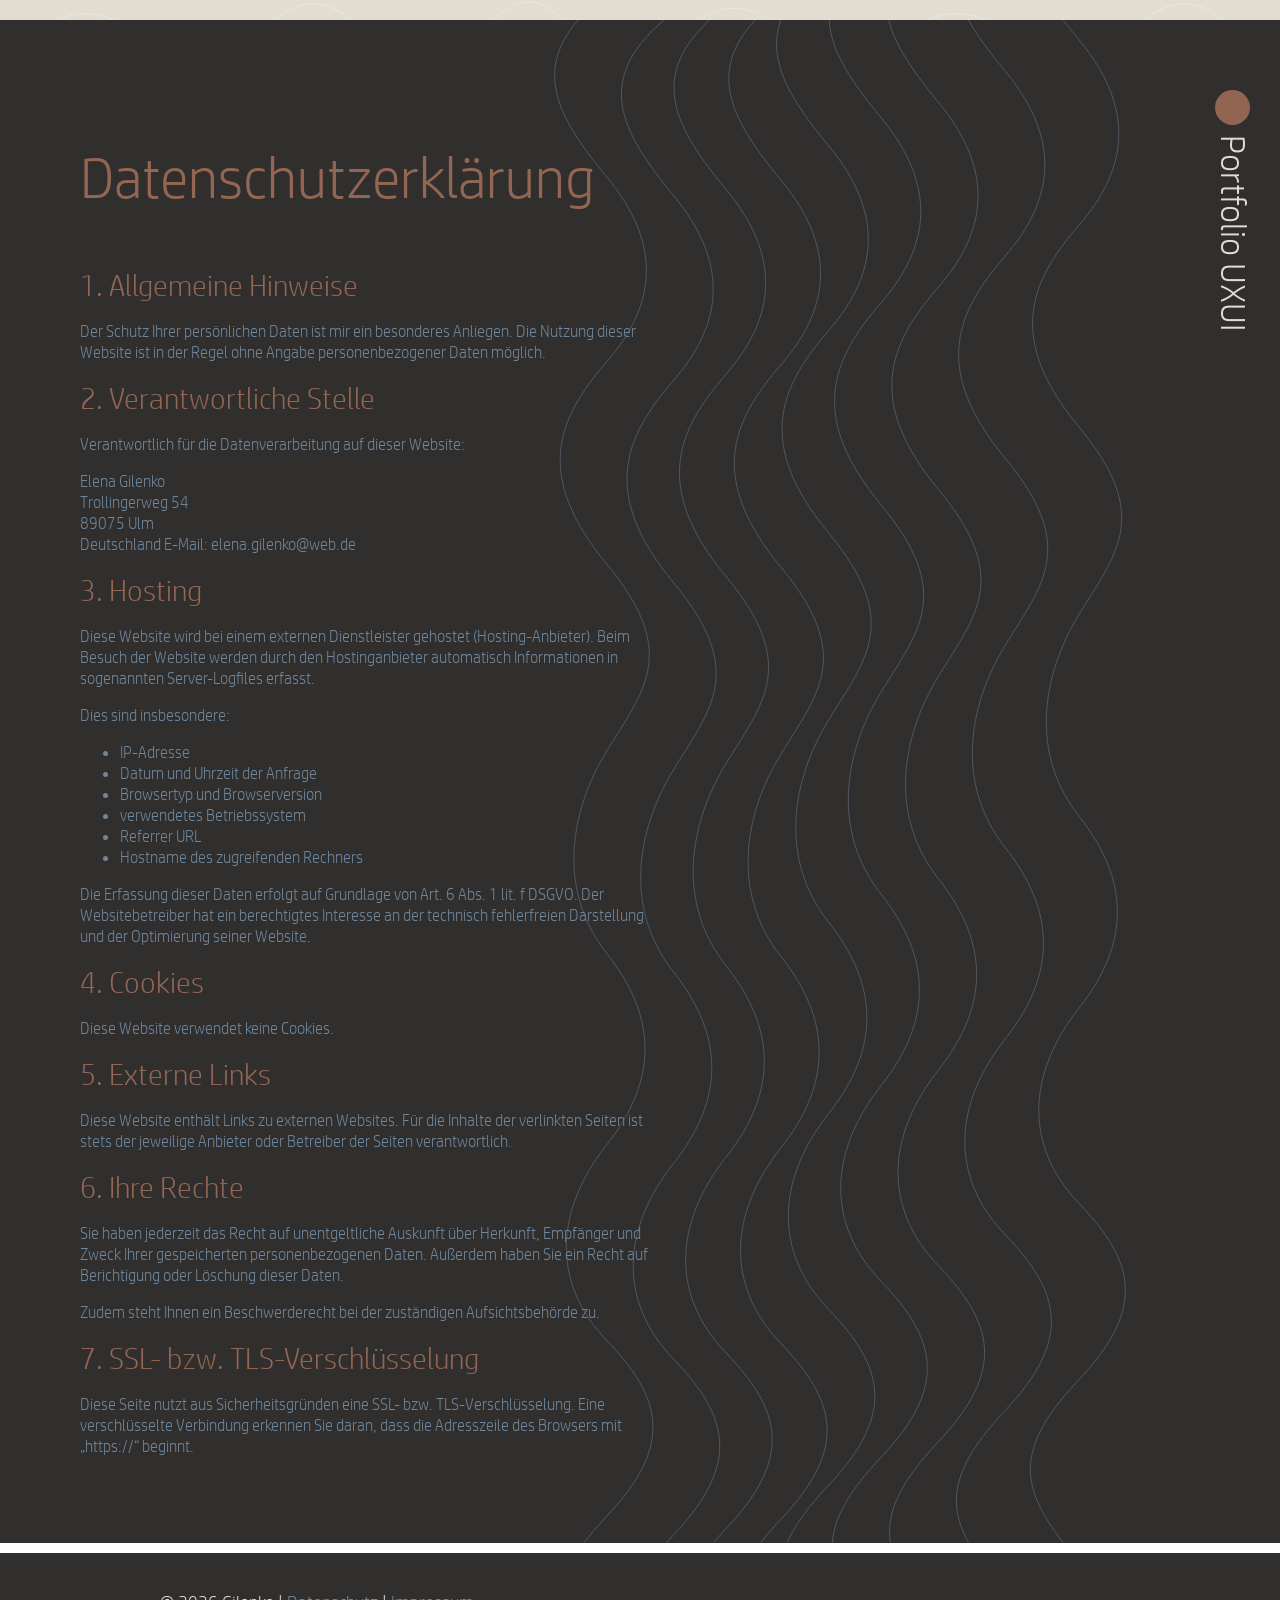
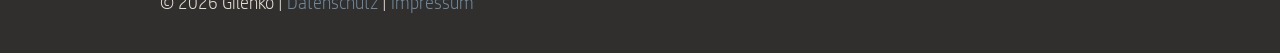
==== commit b7cceaef: "Update datenschutz.html" ====
--- a/datenschutz.html
+++ b/datenschutz.html
@@ -2,6 +2,17 @@
 
 <html lang="de">
 <head>
+		
+	<!-- Google tag (gtag.js) -->
+	<script async src="https://www.googletagmanager.com/gtag/js?id=G-GRT3Z9YLEQ"></script>
+	<script>
+  		window.dataLayer = window.dataLayer || [];
+  		function gtag(){dataLayer.push(arguments);}
+  		gtag('js', new Date());
+
+  		gtag('config', 'G-GRT3Z9YLEQ');
+	</script>
+	
     <meta charset="UTF-8">
 	<title>Datenschutzerklärung | Elena Gilenko</title>
     <meta name="viewport" content="width=device-width, initial-scale=1.0">
@@ -162,3 +173,4 @@
   
 </body>
 </html>
+
--- a/style.css
+++ b/style.css
@@ -10,7 +10,22 @@
   font-family: Arial, sans-serif;
   overflow-x: hidden;
 }
-
+/* =========================
+   FIXED BACKGROUND   background-color: rgba(255 0 0 / 0.5);
+========================= */
+.container-base {
+  position: fixed;
+  top: 0;
+  left: 0;
+  right: 0;
+  bottom: 0;
+  z-index: -1;
+  background-color: #e2dcd1ff;
+  background-image: url('svg/waves_white_3840_1080.svg');
+  background-repeat: no-repeat;
+  background-size: cover;
+  background-position: center;
+}
 /* =========================
    PAGE CONTAINER
 ========================= */
@@ -89,12 +104,12 @@
 .lostdot .one-line {  color: var(--lostdot-color-green-matcha);}
 .cutecounter .one-line {  color: var(--cutecounter-color-marin);}
 .intercom .one-line {  color: var(--intercom-color-marin);}
-.sam .one-line {  color: var(--sam-color-grey-dark);}
+.sam .one-line {  color: var(--sam-color-yellow);}
 /* HEADERs COLORS */
 .hero .project-text h1 {  color: var(--hero-color-brown);}
 .hero .project-text h2 {  color: var(--hero-color-brown);}
 .lostdot .project-text h2 {  color: var(--lostdot-color-green-iniy);}
-
+.sam .two-lines {  color: var(--sam-color-grey-dark);}
 
 /* =========================
    BACK TO TOP
@@ -122,11 +137,10 @@
   height: auto;
 }
 .back-to-top span {
+  writing-mode: vertical-rl;
+  font-family: 'HP Simplified Light', sans-serif;
+  font-weight: 300;
   font-size: 35px;
-  writing-mode: vertical-rl;
-  font-family: 'HP Simplified Light', sans-serif;
-  font-weight: 300;
-  font-size: 42px;
   color: var(--basic-color-creme);
 }
 /* RIGHT */
@@ -181,22 +195,19 @@
   display: flex;
   gap: 80px;
   margin: 50px 370px 0 80px;
-}
-.hero .project-text { /* gleiche Breite..................................!!! */
-  gap: 50px;
+
 }
 .legal .legal-text { /* gleiche Breite..................................!!! */
   margin: 0 0 0 80px;
 }
 .project-text-top,
-.project-text-block,
-.mobile-skills-text {
+.project-text-block {
   flex: 1;          /* gleiche Breite */
   display: flex;
   flex-direction: column; /* Inhalte vertikal gestapelt */
   gap: 20px;        /* Abstand zwischen Überschrift & Texten */
 }
-.hero .mobile-skills-text {
+.mobile-skills-text {
   display: none; /* mobile-skills-text versus two-lines for desktop */
 }
 h1 {
@@ -212,6 +223,9 @@
   font-size: 50px;
   margin-top: 5px; 
   margin-bottom: 0px;   /* Abstand unter Überschrift */
+  max-width: 100%;
+  overflow-wrap: break-word;
+  word-break: break-word;
 }
 .two-lines {	
   font-family: 'HP Simplified Light', sans-serif;
@@ -223,7 +237,7 @@
 .one-line {	
   font-family: Impact, Haettenschweiler, 'Arial Narrow Bold', sans-serif;
   font-size: 22px;
-    margin-top: 0px; 
+  margin-top: 0px; 
   margin-bottom: 0px;
 }
 .project-text-block {	
@@ -236,9 +250,12 @@
    image bottom
 ========================= */
 .section-image-bottom {
+  position: relative;
+  z-index: 2;
   margin: 100px 100px 100px 320px;
 }
 .section-image-bottom img {
+  position: relative;
   width: 100%;
   height: auto;
   display: block;
@@ -266,19 +283,16 @@
 .section-sticky-ui {
   position: absolute;
   inset: 0; /* füllt die Section */
-   background-color: rgba(0 0 255 / 0.5);
 }
 .sticky-image {
   position: sticky; /* oder absolute */
   top: 70px; /* Abstand zum Viewport !!!! */ 
   z-index: 1;
   width: 100%;
-  background-color: rgba(0 255 0 / 0.5);
 }
 .fixed-image {
   position: absolute;
   z-index: 0;
-  background-color: rgba(255 0 0 / 0.5);
 }
 .hero .fixed-image {
   top: 28%;
@@ -307,13 +321,14 @@
   width: 100%;
   height: 100%
 }
- .lostdot .fixed-image-mobile{
+.lostdot .fixed-image-mobile{
 	display:none;
 }
 .cutecounter .fixed-image {
-  left: 20%;
-  width: 70%;
-  height: 100%;
+  left: 50%;
+  top: 20%;
+  width: 40%;
+  height: 50%;
   display: flex;
   justify-content: center; /* horizontal */
   align-items: center;
@@ -340,8 +355,7 @@
     max-width: 100%;/* überschreibt das Desktop max-width */
     padding: 0; /* optional, minimaler Abstand zum Rand */
 	display: flex;
-	flex-direction: column;	
-    background-color: rgba(255 255 0 / 0.5);
+	flex-direction: column;
 }
 /* =========================
    project und hero
@@ -349,14 +363,15 @@
 .section { 
   position: relative; 
   width: 100%; 
-  min-height: auto; /* Desktop Höhe      ---->  1980px*/
-  padding-top: 0px; /* Abstand oben */ 
+  min-height: 100dvh;
+  display: flex;
+  flex-direction: column;
+  justify-content: center; /* vertikale Zentrierung */
   padding-bottom: 70px; /* Abstand unten */ 
   margin-top: 0; /* ----> 10px*/
 }
 .hero, .project {
   position: relative; 
-  height: auto;
 }
 .project-layout, .hero-layout {
   position: relative;
@@ -376,9 +391,33 @@
   width: 100%;
   height: 100%
 }
+.hero .fixed-image {
+  top: 35%;
+  left: 55%;
+  width: 27%;
+  height: 27%;  
+}
 /* =========================
    BACK TO TOP
 ========================= */
+.section-ui {
+  padding-top: 10px;
+  padding-bottom: 450px;
+}
+.hero .section-ui {
+  padding-top: 10px;
+  padding-bottom: 10px;
+}
+.back-to-top {
+  top: 400px; /* Abstand zum Viewport */
+  width: 25px;
+}
+.hero .back-to-top {
+  top: 280px; /* Abstand zum Viewport */
+}
+.back-to-top span {
+  font-size: 25px;
+}
 .back-to-top--right {
   margin-right: 10px;
 }
@@ -392,15 +431,24 @@
   padding: 70px 0 0 0;
 }
 .project-video {
-  margin: 0 0 0 0;
+  margin: 0 40px 0 20px;
 }
 .section-image-main {
   margin: 0 80px 0 20px;
 }
 .project-text {
-  margin: 30px;
+  margin: 0 45px 0 20px;
   flex-direction: column;
-  gap: 50px;
+  gap:0px;
+}
+.two-lines {	
+ font-size:22px
+}
+.one-line {
+font-size:18px
+}
+ .project-text-block {
+ font-size:18px        /* Abstand zwischen Überschrift & Texten */
 }
 .section-image-bottom {
   margin: 0 20px 0 20px;
@@ -414,10 +462,16 @@
 .hero .project-text {
   flex-direction: column;
   gap: 0px;
-  margin: 0px 30px 0px 30px;
-}
-.two-lines {	
+  margin: 0 20px 0px 20px;
+}
+.hero .project-text-top, .project-text-block {
+  gap: 0;        /* Abstand zwischen Überschrift & Texten */
+}
+.hero .two-lines, .hero .project-text-block {	
   display: none;
+}
+.hero .one-line {
+display: none;
 }
 .mobile-skills-text {
   display: block;
@@ -425,12 +479,12 @@
 .mobile-skills-text {	
   font-family: 'HP Simplified Light', sans-serif;
   font-weight: 300;
-  font-size: 30px;
+  font-size: 20px;
   margin-top: 0px; 
-  margin-bottom: 0px;
+  margin-bottom: 10px;
 }
 .hero-image-bottom {
-  margin: 0px 0 0 0;
+  margin: 50px 0 0 0;
 }
 
 /* =========================
@@ -438,8 +492,7 @@
 ========================= */
 .legal {
   height: auto;
-  background-size: auto;
-  background-image: none;  
+  background-size: auto;  
 }
 .legal .legal-text {
   margin: 0 50px 0 20px;
@@ -463,5 +516,3 @@
 
 
 
-
-
--- a/footer.css
+++ b/footer.css
@@ -11,7 +11,6 @@
   justify-content: center;
 }
 footer {
-  border-top: 1px solid #DFDFDF;
   margin-left: auto;
   margin-right: auto;
   background-color: var(--hero-color-choco);
@@ -39,3 +38,4 @@
   /* =========================
    MOBILE
 ========================= */
+
